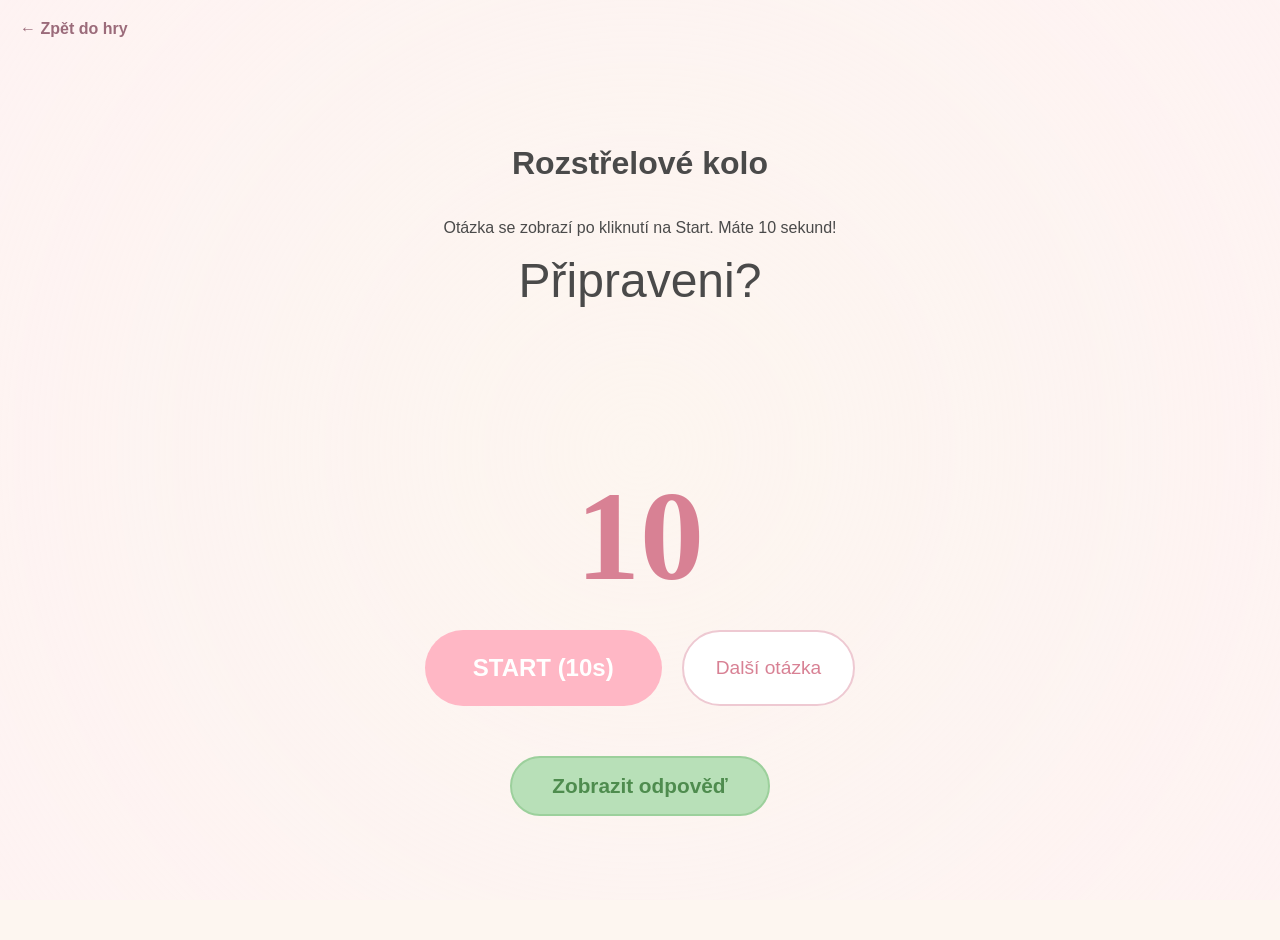
==== final.html @ 7f2a0faa "pokus o zprovoznění github pages" ====
<!DOCTYPE html>
<html lang="cs">
<head>
    <meta charset="UTF-8">
    <meta name="viewport" content="width=device-width, initial-scale=1.0">
    <title>RISKUJ! - Rozstřel</title>
    <link rel="stylesheet" href="style.css">
    <style>
        .final-container {
            display: flex;
            flex-direction: column;
            align-items: center;
            justify-content: center;
            height: 100vh;
            text-align: center;
            padding: 20px;
        }
        #timer {
            font-size: 8rem;
            font-weight: bold;
            color: #d88194;
            margin: 20px 0;
            font-family: 'Georgia', serif;
        }
        #final-q-text {
            font-size: 3rem;
            margin-bottom: 40px;
            max-width: 900px;
            min-height: 150px;
        }
        .final-controls {
            display: flex;
            gap: 20px;
        }
        #btn-start-timer {
            background: var(--accent);
            color: white;
            padding: 1.5rem 3rem;
            font-size: 1.5rem;
            border: none;
            border-radius: 50px;
            cursor: pointer;
            font-weight: bold;
        }
        #btn-next-final {
            background: white;
            border: 2px solid var(--border-color);
            color: #d88194;
            padding: 1rem 2rem;
            font-size: 1.2rem;
            border-radius: 50px;
            cursor: pointer;
        }
        .back-link {
            position: absolute;
            top: 20px;
            left: 20px;
            color: #9b6b7a;
            text-decoration: none;
            font-weight: bold;
        }
        .final-answer-btn {
            margin-top: 20px;
            padding: 1rem 2.5rem;
            font-size: 1.3rem;
            background: #b8e0b8;
            color: #4e8c4e;
            border: 2px solid #9cd09c;
            border-radius: 50px;
            cursor: pointer;
            font-weight: bold;
            transition: all 0.2s;
        }
        .final-answer-btn:hover {
            background: #a5d6a5;
            transform: scale(1.05);
        }
    </style>
</head>
<body>
    <a href="index.html" class="back-link">← Zpět do hry</a>
    <div class="final-container">
        <h1>Rozstřelové kolo</h1>
        <p>Otázka se zobrazí po kliknutí na Start. Máte 10 sekund!</p>
        
        <div id="final-q-text">Připraveni?</div>
        <div id="timer">10</div>

        <div class="final-controls">
            <button id="btn-start-timer">START (10s)</button>
            <button id="btn-next-final">Další otázka</button>
        </div>
        
        <div id="final-answer" style="margin-top: 30px; font-size: 1.5rem; color: #8ab68a; font-weight: bold; visibility: hidden;"></div>
        <button id="btn-show-final-answer" class="final-answer-btn">Zobrazit odpověď</button>
    </div>

    <script>
        const finalQuestions = [
            { q: "Jak se jmenuje tradiční česká polévka z kopru a brambor?", a: "Kulajda" },
            { q: "Která planeta je známá jako 'Červená planeta'?", a: "Mars" },
            { q: "Jaké je křestní jméno nevěsty?", a: "(Dle reality)" },
            { q: "V jakém městě se konala svatba?", a: "(Dle reality)" },
            { q: "Kolik měsíců má rok?", a: "12" },
            { q: "Jak se jmenuje nejvyšší hora České republiky?", a: "Sněžka" }
        ];

        let currentIdx = 0;
        let timeLeft = 10;
        let timerInterval = null;

        const qText = document.getElementById('final-q-text');
        const timerDisplay = document.getElementById('timer');
        const ansDisplay = document.getElementById('final-answer');
        const btnStart = document.getElementById('btn-start-timer');
        const btnNext = document.getElementById('btn-next-final');
        const btnShowAns = document.getElementById('btn-show-final-answer');

        function startTimer() {
            if (timerInterval) clearInterval(timerInterval);
            
            timeLeft = 10;
            timerDisplay.innerText = timeLeft;
            timerDisplay.style.color = "#d88194";
            
            qText.innerText = finalQuestions[currentIdx].q;
            ansDisplay.innerText = "Odpověď: " + finalQuestions[currentIdx].a;
            ansDisplay.style.visibility = "hidden";
            
            timerInterval = setInterval(() => {
                timeLeft--;
                timerDisplay.innerText = timeLeft;
                
                if (timeLeft <= 3) {
                    timerDisplay.style.color = "red";
                }
                
                if (timeLeft <= 0) {
                    clearInterval(timerInterval);
                    timerDisplay.innerText = "STOP!";
                }
            }, 1000);
        }

        btnStart.onclick = startTimer;
        
        btnNext.onclick = () => {
            currentIdx = (currentIdx + 1) % finalQuestions.length;
            qText.innerText = "Připraveni na další?";
            timerDisplay.innerText = "10";
            timerDisplay.style.color = "#d88194";
            ansDisplay.style.visibility = "hidden";
            if (timerInterval) clearInterval(timerInterval);
        };

        btnShowAns.onclick = () => {
            ansDisplay.style.visibility = "visible";
        };
    </script>
</body>
</html>
---- style.css ----
:root {
    --bg-color: #fdf6f0;
    --card-bg: #ffffff;
    --card-hover: #f0f7ff;
    --accent: #ffb7c5;
    --text-color: #4a4a4a;
    --header-bg: #fff0f5;
    --modal-overlay: rgba(255, 255, 255, 0.9);
    --used-card: #f5f5f5;
    --points-color: #7bbcd5;
    --correct-color: #b8e0b8;
    --wrong-color: #f4b0b0;
    --border-color: #eec9d2;
}

body {
    margin: 0;
    font-family: 'Segoe UI', Tahoma, Geneva, Verdana, sans-serif;
    background-color: var(--bg-color);
    color: var(--text-color);
    overflow-x: hidden;
}

body::before {
    content: "";
    position: fixed;
    top: 0;
    left: 0;
    width: 100%;
    height: 100%;
    background: radial-gradient(circle, rgba(255,255,255,0) 0%, rgba(255,240,245,0.5) 100%);
    pointer-events: none;
    z-index: -1;
}

#app {
    display: grid;
    grid-template-areas: 
        "header header"
        "main sidebar";
    grid-template-columns: 1fr 320px;
    grid-template-rows: auto 1fr;
    min-height: 100vh;
}

header {
    grid-area: header;
    background-color: var(--header-bg);
    padding: 1.5rem 2.5rem;
    display: flex;
    align-items: center;
    justify-content: space-between;
    border-bottom: 2px solid var(--border-color);
    box-shadow: 0 2px 10px rgba(0,0,0,0.05);
}

header h1 {
    margin: 0;
    font-size: 2rem;
    color: #d88194;
    font-family: 'Georgia', serif;
}

header p {
    margin: 0 0 0 1.5rem;
    font-size: 1.1rem;
    font-style: italic;
    color: #9b6b7a;
    flex-grow: 1;
}

.header-buttons button, .final-btn-link {
    margin-left: 0.5rem;
    padding: 0.6rem 1.2rem;
    cursor: pointer;
    background: #fff;
    border: 1px solid var(--border-color);
    color: #d88194;
    border-radius: 20px;
    font-weight: bold;
    transition: all 0.2s;
    text-decoration: none;
    display: inline-block;
}

.header-buttons button:hover, .final-btn-link:hover {
    background: var(--accent);
    color: white;
    transform: translateY(-2px);
}

main {
    grid-area: main;
    padding: 2.5rem;
}

.game-board {
    display: grid;
    grid-template-columns: repeat(5, 1fr);
    gap: 1.2rem;
}

.category-name {
    background: #fff;
    padding: 1rem;
    text-align: center;
    font-weight: bold;
    border-radius: 12px;
    border: 2px solid var(--border-color);
    font-size: 1.1rem;
    text-transform: uppercase;
    display: flex;
    align-items: center;
    justify-content: center;
    min-height: 70px;
    color: #d88194;
    box-shadow: 0 4px 6px rgba(0,0,0,0.03);
    cursor: default;
    transition: all 0.3s;
}

.category-name.bonus-ready {
    cursor: pointer;
    background-color: var(--header-bg);
    border-color: var(--accent);
    box-shadow: 0 0 15px rgba(255, 183, 197, 0.5);
    animation: pulse 2s infinite;
}

@keyframes pulse {
    0% { transform: scale(1); }
    50% { transform: scale(1.02); }
    100% { transform: scale(1); }
}

.question-card {
    background: var(--card-bg);
    border: 1px solid var(--border-color);
    border-radius: 12px;
    padding: 2.2rem 1rem;
    text-align: center;
    font-size: 1.8rem;
    font-weight: bold;
    color: var(--points-color);
    cursor: pointer;
    transition: all 0.2s cubic-bezier(0.175, 0.885, 0.32, 1.275);
    box-shadow: 0 4px 10px rgba(0,0,0,0.04);
}

.question-card:hover:not(.used) {
    background: var(--card-hover);
    transform: translateY(-5px);
    box-shadow: 0 10px 20px rgba(0,0,0,0.08);
}

.question-card.used {
    background: var(--used-card);
    color: #d0d0d0;
    cursor: default;
    border-style: solid;
    opacity: 0.6;
    box-shadow: none;
}

#scoreboard {
    grid-area: sidebar;
    background: #fff;
    border-left: 2px solid var(--border-color);
    padding: 2rem 1.5rem;
}

#scoreboard h2 {
    color: #d88194;
    font-family: 'Georgia', serif;
    margin-top: 0;
    border-bottom: 1px solid var(--border-color);
    padding-bottom: 0.5rem;
}

.team-item {
    background: var(--header-bg);
    border: 1px solid var(--border-color);
    padding: 1.2rem;
    border-radius: 15px;
    margin-bottom: 1.2rem;
    box-shadow: 0 2px 5px rgba(0,0,0,0.02);
}

.team-name {
    font-weight: bold;
    display: block;
    margin-bottom: 0.5rem;
    font-size: 1.1rem;
    color: #4a4a4a;
}

.team-score {
    font-size: 1.8rem;
    color: #d88194;
    display: block;
    font-weight: bold;
    margin-bottom: 0.8rem;
}

.team-controls {
    display: flex;
    gap: 0.5rem;
}

.team-controls button {
    flex: 1;
    padding: 0.4rem;
    cursor: pointer;
    background: #fff;
    border: 1px solid var(--border-color);
    color: #d88194;
    border-radius: 8px;
    font-weight: bold;
}

.team-controls button:hover {
    background: var(--accent);
    color: white;
}

/* Modals */
.modal {
    display: none;
    position: fixed;
    top: 0;
    left: 0;
    width: 100%;
    height: 100%;
    background: var(--modal-overlay);
    z-index: 1000;
    align-items: center;
    justify-content: center;
    backdrop-filter: blur(5px);
}

.modal.active {
    display: flex;
}

.modal-content {
    background: white;
    padding: 3.5rem;
    border-radius: 25px;
    max-width: 85%;
    width: 850px;
    border: 3px solid var(--border-color);
    text-align: center;
    box-shadow: 0 20px 60px rgba(0,0,0,0.1);
}

#q-header {
    display: flex;
    justify-content: space-between;
    margin-bottom: 2.5rem;
    font-size: 1.3rem;
    color: #9b6b7a;
    font-weight: bold;
    text-transform: uppercase;
}

#q-body {
    font-size: 2.8rem;
    margin-bottom: 2.5rem;
    line-height: 1.3;
    color: #4a4a4a;
    font-family: 'Georgia', serif;
}

#q-answer {
    font-size: 2.2rem;
    color: #8ab68a;
    margin: 2rem 0;
    font-weight: bold;
}

.hidden {
    display: none;
}

#q-team-buttons {
    display: flex;
    flex-wrap: wrap;
    gap: 1.2rem;
    justify-content: center;
    margin: 2rem 0;
}

.q-team-btn {
    padding: 0.8rem 1.5rem;
    font-size: 1rem;
    cursor: pointer;
    background: #fff;
    border: 2px solid var(--border-color);
    color: #4a4a4a;
    border-radius: 12px;
    font-weight: bold;
    transition: all 0.2s;
}

.q-team-btn:hover {
    transform: scale(1.05);
}

.q-team-btn.correct { border-color: #9cd09c; background: #f0fff0; color: #4e8c4e; }
.q-team-btn.wrong { border-color: #f0a0a0; background: #fff5f5; color: #b85c5c; }

#btn-show-answer {
    padding: 1.2rem 4rem;
    font-size: 1.4rem;
    background: var(--accent);
    color: #fff;
    border: none;
    border-radius: 30px;
    cursor: pointer;
    font-weight: bold;
    box-shadow: 0 4px 15px rgba(255, 183, 197, 0.4);
}

#btn-nobody {
    background: transparent;
    border: none;
    color: #9b6b7a;
    text-decoration: underline;
    cursor: pointer;
    margin-top: 1rem;
}

/* Settings */
.settings-section {
    margin-bottom: 2.5rem;
    text-align: left;
}

.setting-team-row {
    display: flex;
    gap: 1rem;
    margin-bottom: 0.8rem;
    align-items: center;
}

.setting-team-row input {
    background: #fff;
    border: 1px solid var(--border-color);
    color: #4a4a4a;
    padding: 0.7rem 1rem;
    border-radius: 10px;
    flex-grow: 1;
    font-size: 1rem;
}

#btn-add-team, #btn-close-settings, #btn-reset-game, #btn-restart {
    padding: 0.8rem 1.8rem;
    cursor: pointer;
    border-radius: 25px;
    font-weight: bold;
    border: 1px solid var(--border-color);
    transition: all 0.2s;
}

#btn-add-team { background: var(--header-bg); color: #d88194; }
#btn-close-settings { background: #fff; color: #d88194; margin-top: 1.5rem; }
#btn-reset-game { background: #f4b0b0; color: white; border: none; }
#btn-restart { background: var(--accent); color: #fff; border: none; font-size: 1.4rem; margin-top: 2rem; padding: 1.2rem 3rem;}

.endgame-team {
    display: flex;
    justify-content: space-between;
    padding: 1.2rem;
    font-size: 1.8rem;
    border-bottom: 1px solid var(--border-color);
}

.winner {
    background: var(--header-bg);
    color: #d88194;
    border: 2px solid var(--accent);
    border-radius: 15px;
    font-weight: bold;
}

.final-link {
    display: block;
    margin-top: 1rem;
    color: #9b6b7a;
    text-decoration: none;
    font-weight: bold;
}
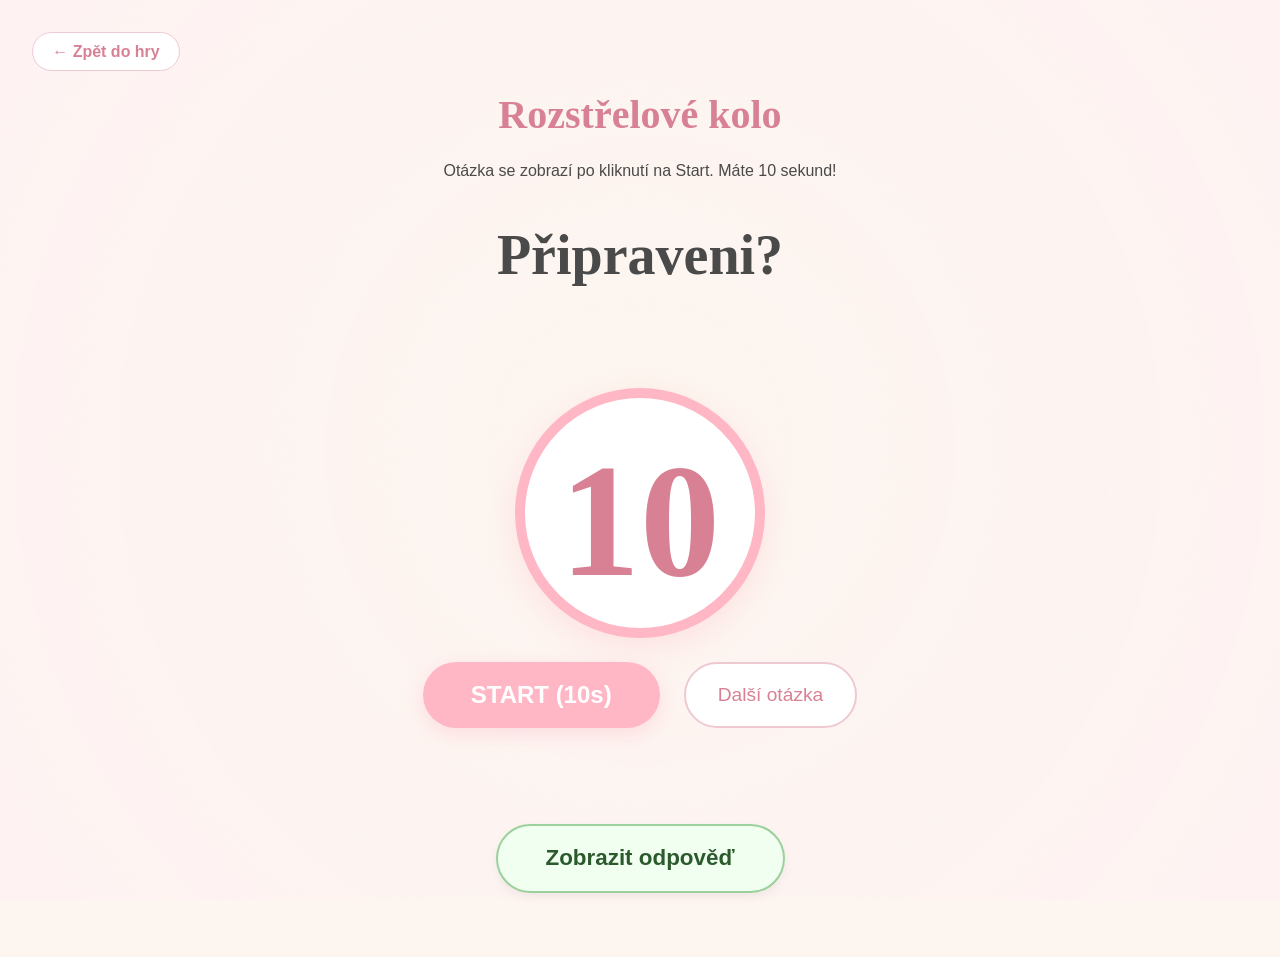
==== commit d5c93082: "overflow debug, help page, teams func, UI update" ====
--- a/final.html
+++ b/final.html
@@ -10,38 +10,108 @@
             display: flex;
             flex-direction: column;
             align-items: center;
+            justify-content: flex-start; /* Změna z center na flex-start pro lepší scrollování při zoomu */
+            min-height: 100vh;
+            text-align: center;
+            padding: 4rem 2.5rem;
+            box-sizing: border-box;
+        }
+        
+        h1 {
+            color: #d88194;
+            font-family: 'Georgia', serif;
+            font-size: clamp(1.8rem, 5vw, 2.5rem);
+            margin-bottom: 0.5rem;
+        }
+
+        .instructions {
+            color: #9b6b7a;
+            font-style: italic;
+            margin-bottom: 2rem;
+            font-size: 1.1rem;
+        }
+
+        #timer {
+            font-size: clamp(5rem, 15vw, 10rem);
+            font-weight: bold;
+            color: #d88194;
+            margin: 1.5rem 0;
+            font-family: 'Georgia', serif;
+            width: clamp(150px, 30vh, 250px); /* Responzivnější velikost vůči výšce */
+            height: clamp(150px, 30vh, 250px);
+            display: flex;
+            align-items: center;
             justify-content: center;
-            height: 100vh;
-            text-align: center;
-            padding: 20px;
-        }
-        #timer {
-            font-size: 8rem;
-            font-weight: bold;
-            color: #d88194;
-            margin: 20px 0;
+            border: 10px solid var(--accent);
+            border-radius: 50%;
+            background: #fff;
+            box-shadow: 0 10px 30px rgba(255, 183, 197, 0.3);
+            transition: all 0.3s;
+            flex-shrink: 0;
+            line-height: 1;
+            padding-top: 0.1em; /* Optické vycentrování čísla */
+        }
+        
+        #timer.low-time {
+            color: #ff0000;
+            border-color: #ff0000;
+            animation: pulse-red 0.8s infinite;
+        }
+
+        #timer.timer-stop {
+            border: none;
+            background: transparent;
+            box-shadow: none;
+            width: auto;
+            height: auto;
+            color: #ff0000;
+        }
+
+        @keyframes pulse-red {
+            0% { transform: scale(1); box-shadow: 0 0 0px rgba(255, 0, 0, 0); }
+            50% { transform: scale(1.05); box-shadow: 0 0 30px rgba(255, 0, 0, 0.4); }
+            100% { transform: scale(1); box-shadow: 0 0 0px rgba(255, 0, 0, 0); }
+        }
+
+        #final-q-text {
+            font-size: clamp(1.5rem, 5vw, 3.5rem);
+            margin-bottom: 3rem;
+            max-width: 1000px;
+            min-height: 120px;
+            display: flex;
+            align-items: center;
+            justify-content: center;
             font-family: 'Georgia', serif;
-        }
-        #final-q-text {
-            font-size: 3rem;
-            margin-bottom: 40px;
-            max-width: 900px;
-            min-height: 150px;
-        }
+            font-weight: bold;
+            line-height: 1.2;
+            color: var(--text-color);
+        }
+
         .final-controls {
             display: flex;
-            gap: 20px;
-        }
+            gap: 1.5rem;
+            flex-wrap: wrap;
+            justify-content: center;
+        }
+
         #btn-start-timer {
             background: var(--accent);
             color: white;
-            padding: 1.5rem 3rem;
+            padding: 1.2rem 3rem;
             font-size: 1.5rem;
             border: none;
             border-radius: 50px;
             cursor: pointer;
             font-weight: bold;
-        }
+            box-shadow: 0 6px 20px rgba(255, 183, 197, 0.4);
+            transition: all 0.2s;
+        }
+
+        #btn-start-timer:hover {
+            transform: translateY(-3px);
+            box-shadow: 0 8px 25px rgba(255, 183, 197, 0.5);
+        }
+
         #btn-next-final {
             background: white;
             border: 2px solid var(--border-color);
@@ -50,30 +120,73 @@
             font-size: 1.2rem;
             border-radius: 50px;
             cursor: pointer;
-        }
+            transition: all 0.2s;
+        }
+        
+        #btn-next-final:hover {
+            background: var(--header-bg);
+        }
+
         .back-link {
             position: absolute;
-            top: 20px;
-            left: 20px;
-            color: #9b6b7a;
+            top: 2rem;
+            left: 2rem;
+            color: #d88194;
             text-decoration: none;
             font-weight: bold;
-        }
+            padding: 0.6rem 1.2rem;
+            background: white;
+            border: 1px solid var(--border-color);
+            border-radius: 20px;
+            transition: all 0.2s;
+            z-index: 10;
+        }
+        
+        .back-link:hover {
+            background: var(--accent);
+            color: white;
+        }
+
         .final-answer-btn {
-            margin-top: 20px;
-            padding: 1rem 2.5rem;
-            font-size: 1.3rem;
-            background: #b8e0b8;
-            color: #4e8c4e;
+            margin-top: 2rem;
+            padding: 1.2rem 3rem;
+            font-size: 1.4rem;
+            background: #f0fff0;
+            color: #2d5a2d;
             border: 2px solid #9cd09c;
             border-radius: 50px;
             cursor: pointer;
             font-weight: bold;
             transition: all 0.2s;
-        }
+            box-shadow: 0 4px 10px rgba(0,0,0,0.05);
+        }
+        
         .final-answer-btn:hover {
-            background: #a5d6a5;
+            background: #e0f5e0;
             transform: scale(1.05);
+        }
+
+        #final-answer {
+            margin-top: 2rem;
+            font-size: clamp(1.2rem, 4vw, 2.8rem);
+            color: #6a9e6a;
+            font-weight: bold;
+            font-style: italic;
+            padding: 1rem;
+            border-top: 2px dashed var(--border-color);
+            width: 100%;
+            max-width: 800px;
+        }
+
+        @media (max-width: 600px) {
+            #timer {
+                width: 180px;
+                height: 180px;
+                font-size: 5rem;
+            }
+            .final-controls {
+                flex-direction: column;
+            }
         }
     </style>
 </head>
@@ -91,19 +204,12 @@
             <button id="btn-next-final">Další otázka</button>
         </div>
         
-        <div id="final-answer" style="margin-top: 30px; font-size: 1.5rem; color: #8ab68a; font-weight: bold; visibility: hidden;"></div>
+        <div id="final-answer" style="margin-top: 30px; font-size: 2.2rem; color: #8ab68a; font-weight: bold; visibility: hidden;"></div>
         <button id="btn-show-final-answer" class="final-answer-btn">Zobrazit odpověď</button>
     </div>
 
     <script>
-        const finalQuestions = [
-            { q: "Jak se jmenuje tradiční česká polévka z kopru a brambor?", a: "Kulajda" },
-            { q: "Která planeta je známá jako 'Červená planeta'?", a: "Mars" },
-            { q: "Jaké je křestní jméno nevěsty?", a: "(Dle reality)" },
-            { q: "V jakém městě se konala svatba?", a: "(Dle reality)" },
-            { q: "Kolik měsíců má rok?", a: "12" },
-            { q: "Jak se jmenuje nejvyšší hora České republiky?", a: "Sněžka" }
-        ];
+        let finalQuestions = [];
 
         let currentIdx = 0;
         let timeLeft = 10;
@@ -116,12 +222,24 @@
         const btnNext = document.getElementById('btn-next-final');
         const btnShowAns = document.getElementById('btn-show-final-answer');
 
+        async function loadFinalData() {
+            try {
+                const response = await fetch('game_data.json');
+                const data = await response.json();
+                finalQuestions = data.final;
+            } catch (error) {
+                console.error('Chyba při načítání dat:', error);
+                qText.innerText = "Chyba při načítání dat.";
+            }
+        }
+
         function startTimer() {
+            if (finalQuestions.length === 0) return;
             if (timerInterval) clearInterval(timerInterval);
             
             timeLeft = 10;
             timerDisplay.innerText = timeLeft;
-            timerDisplay.style.color = "#d88194";
+            timerDisplay.classList.remove('low-time', 'timer-stop');
             
             qText.innerText = finalQuestions[currentIdx].q;
             ansDisplay.innerText = "Odpověď: " + finalQuestions[currentIdx].a;
@@ -132,23 +250,27 @@
                 timerDisplay.innerText = timeLeft;
                 
                 if (timeLeft <= 3) {
-                    timerDisplay.style.color = "red";
+                    timerDisplay.classList.add('low-time');
                 }
                 
                 if (timeLeft <= 0) {
                     clearInterval(timerInterval);
                     timerDisplay.innerText = "STOP!";
+                    timerDisplay.classList.add('timer-stop');
                 }
             }, 1000);
         }
 
+        loadFinalData();
+
         btnStart.onclick = startTimer;
         
         btnNext.onclick = () => {
+            if (finalQuestions.length === 0) return;
             currentIdx = (currentIdx + 1) % finalQuestions.length;
             qText.innerText = "Připraveni na další?";
             timerDisplay.innerText = "10";
-            timerDisplay.style.color = "#d88194";
+            timerDisplay.classList.remove('low-time', 'timer-stop');
             ansDisplay.style.visibility = "hidden";
             if (timerInterval) clearInterval(timerInterval);
         };
--- a/style.css
+++ b/style.css
@@ -13,6 +13,10 @@
     --border-color: #eec9d2;
 }
 
+*, *::before, *::after {
+    box-sizing: border-box;
+}
+
 body {
     margin: 0;
     font-family: 'Segoe UI', Tahoma, Geneva, Verdana, sans-serif;
@@ -38,9 +42,10 @@
     grid-template-areas: 
         "header header"
         "main sidebar";
-    grid-template-columns: 1fr 320px;
+    grid-template-columns: 1fr minmax(240px, 20%);
     grid-template-rows: auto 1fr;
     min-height: 100vh;
+    width: 100%;
 }
 
 header {
@@ -179,11 +184,29 @@
 
 .team-item {
     background: var(--header-bg);
-    border: 1px solid var(--border-color);
+    border: 2px solid transparent;
     padding: 1.2rem;
     border-radius: 15px;
     margin-bottom: 1.2rem;
     box-shadow: 0 2px 5px rgba(0,0,0,0.02);
+    transition: all 0.3s;
+    cursor: pointer;
+}
+
+.team-item.active-team {
+    border-color: var(--accent);
+    background: #fff;
+    transform: scale(1.05);
+    box-shadow: 0 5px 15px rgba(255, 183, 197, 0.3);
+}
+
+.team-item.active-team::after {
+    content: "★";
+    position: absolute;
+    top: 10px;
+    right: 10px;
+    color: var(--accent);
+    font-size: 1.2rem;
 }
 
 .team-name {
@@ -200,6 +223,11 @@
     display: block;
     font-weight: bold;
     margin-bottom: 0.8rem;
+    cursor: pointer;
+}
+
+.team-score:hover {
+    text-decoration: underline;
 }
 
 .team-controls {
@@ -233,49 +261,137 @@
     height: 100%;
     background: var(--modal-overlay);
     z-index: 1000;
+    overflow-y: auto;
+    padding: 2rem 0;
+    box-sizing: border-box;
+    backdrop-filter: blur(5px);
+}
+
+.modal.active {
+    display: flex;
+    justify-content: center;
+    align-items: flex-start;
+}
+
+.modal-content {
+    background: white;
+    padding: clamp(1rem, 5vw, 3rem);
+    border-radius: 20px;
+    max-width: 95%;
+    width: 950px;
+    margin: 2rem auto;
+    border: 1px solid var(--border-color);
+    text-align: center;
+    box-shadow: 0 25px 50px -12px rgba(0, 0, 0, 0.25);
+    position: relative;
+    animation: modalSlideUp 0.4s ease-out;
+}
+
+@keyframes modalSlideUp {
+    from { transform: translateY(30px); opacity: 0; }
+    to { transform: translateY(0); opacity: 1; }
+}
+
+#q-header {
+    display: grid;
+    grid-template-columns: 1fr auto 1fr;
+    align-items: center;
+    margin-bottom: 3rem;
+    font-size: 1.2rem;
+    color: #9b6b7a;
+    font-weight: bold;
+    text-transform: uppercase;
+    letter-spacing: 1px;
+}
+
+#q-category {
+    text-align: left;
+}
+
+#q-points {
+    text-align: right;
+    color: var(--points-color);
+}
+
+.q-timer {
+    font-size: 3.5rem;
+    color: #d88194;
+    font-family: 'Georgia', serif;
+    width: 100px;
+    height: 100px;
+    display: flex;
     align-items: center;
     justify-content: center;
-    backdrop-filter: blur(5px);
-}
-
-.modal.active {
-    display: flex;
-}
-
-.modal-content {
-    background: white;
-    padding: 3.5rem;
-    border-radius: 25px;
-    max-width: 85%;
-    width: 850px;
-    border: 3px solid var(--border-color);
-    text-align: center;
-    box-shadow: 0 20px 60px rgba(0,0,0,0.1);
-}
-
-#q-header {
-    display: flex;
-    justify-content: space-between;
-    margin-bottom: 2.5rem;
-    font-size: 1.3rem;
-    color: #9b6b7a;
-    font-weight: bold;
-    text-transform: uppercase;
+    border: 5px solid var(--accent);
+    border-radius: 50%;
+    transition: all 0.3s;
+    background: #fff;
+    box-shadow: 0 5px 15px rgba(255, 183, 197, 0.3);
+    margin: 0 auto;
+    line-height: 1;
+    padding-top: 0.1em; /* Optické vycentrování čísla */
+}
+
+.q-timer.low-time {
+    color: #ff0000;
+    border-color: #ff0000;
+    animation: pulse-red 0.8s infinite;
+}
+
+@keyframes pulse-red {
+    0% { transform: scale(1); box-shadow: 0 0 0px rgba(255, 0, 0, 0); }
+    50% { transform: scale(1.05); box-shadow: 0 0 20px rgba(255, 0, 0, 0.3); }
+    100% { transform: scale(1); box-shadow: 0 0 0px rgba(255, 0, 0, 0); }
+}
+
+.q-timer-hidden {
+    visibility: hidden;
 }
 
 #q-body {
-    font-size: 2.8rem;
-    margin-bottom: 2.5rem;
+    padding: 2rem 0;
+    min-height: 200px;
+    display: flex;
+    align-items: center;
+    justify-content: center;
+    width: 100%;
+}
+
+#q-text {
+    font-size: clamp(1.5rem, 4vw, 3.5rem);
+    margin: 0;
     line-height: 1.3;
-    color: #4a4a4a;
+    color: #333;
     font-family: 'Georgia', serif;
+    font-weight: bold;
+    width: 100%;
+    overflow-wrap: break-word;
+    word-wrap: break-word;
+    hyphens: auto;
+}
+
+#q-answer-container {
+    margin-top: 2rem;
+    padding-top: 2rem;
+    border-top: 2px dashed var(--border-color);
+    animation: fadeIn 0.5s ease;
+}
+
+@keyframes fadeIn {
+    from { opacity: 0; }
+    to { opacity: 1; }
 }
 
 #q-answer {
-    font-size: 2.2rem;
-    color: #8ab68a;
-    margin: 2rem 0;
-    font-weight: bold;
+    font-size: clamp(1.2rem, 3vw, 2.8rem);
+    color: #6a9e6a;
+    margin-bottom: 2rem;
+    font-weight: bold;
+    font-style: italic;
+    width: 100%;
+    overflow-wrap: break-word;
+    word-wrap: break-word;
+    hyphens: auto;
 }
 
 .hidden {
@@ -291,43 +407,100 @@
 }
 
 .q-team-btn {
-    padding: 0.8rem 1.5rem;
-    font-size: 1rem;
+    padding: 1rem 1.8rem;
+    font-size: 1.1rem;
     cursor: pointer;
     background: #fff;
     border: 2px solid var(--border-color);
     color: #4a4a4a;
-    border-radius: 12px;
+    border-radius: 15px;
     font-weight: bold;
     transition: all 0.2s;
+    min-width: 150px;
+    box-shadow: 0 2px 5px rgba(0,0,0,0.05);
 }
 
 .q-team-btn:hover {
-    transform: scale(1.05);
-}
-
-.q-team-btn.correct { border-color: #9cd09c; background: #f0fff0; color: #4e8c4e; }
-.q-team-btn.wrong { border-color: #f0a0a0; background: #fff5f5; color: #b85c5c; }
+    transform: translateY(-2px);
+    box-shadow: 0 5px 15px rgba(0,0,0,0.1);
+}
+
+.q-team-btn.correct { 
+    border-color: #9cd09c; 
+    background: #f0fff0; 
+    color: #2d5a2d; 
+}
+
+.q-team-btn.wrong { 
+    border-color: #f0a0a0; 
+    background: #fff5f5; 
+    color: #a04040; 
+}
 
 #btn-show-answer {
-    padding: 1.2rem 4rem;
-    font-size: 1.4rem;
+    padding: 1.5rem 5rem;
+    font-size: 1.6rem;
     background: var(--accent);
     color: #fff;
     border: none;
-    border-radius: 30px;
-    cursor: pointer;
-    font-weight: bold;
-    box-shadow: 0 4px 15px rgba(255, 183, 197, 0.4);
+    border-radius: 50px;
+    cursor: pointer;
+    font-weight: bold;
+    box-shadow: 0 6px 20px rgba(255, 183, 197, 0.5);
+    transition: all 0.3s;
+}
+
+#btn-show-answer:hover {
+    transform: scale(1.05);
+    background: #ffc2cd;
+    box-shadow: 0 8px 25px rgba(255, 183, 197, 0.6);
+}
+
+.active-team-btns {
+    display: flex;
+    gap: 2rem;
+    justify-content: center;
+    margin-bottom: 1rem;
+}
+
+.active-team-btns .q-team-btn {
+    font-size: 1.4rem;
+    padding: 1.5rem 3rem;
+    min-width: 200px;
+}
+
+#active-team-name-display {
+    color: var(--accent);
+    font-size: 1.6rem;
+}
+
+#q-actions p {
+    font-size: 1.4rem;
+    color: #9b6b7a;
+    font-weight: bold;
+    margin-bottom: 1.5rem;
+}
+
+.active-team-btn-border {
+    border: 2px solid var(--accent) !important;
+    box-shadow: 0 0 10px rgba(255, 183, 197, 0.4);
 }
 
 #btn-nobody {
     background: transparent;
-    border: none;
+    border: 2px solid #eec9d2;
     color: #9b6b7a;
-    text-decoration: underline;
-    cursor: pointer;
-    margin-top: 1rem;
+    padding: 0.8rem 2rem;
+    border-radius: 20px;
+    cursor: pointer;
+    margin-top: 2rem;
+    font-weight: bold;
+    transition: all 0.2s;
+}
+
+#btn-nobody:hover {
+    background: #fff0f5;
+    color: #d88194;
 }
 
 /* Settings */
@@ -353,7 +526,43 @@
     font-size: 1rem;
 }
 
-#btn-add-team, #btn-close-settings, #btn-reset-game, #btn-restart {
+/* Golden Brick Effect */
+.modal.gold-brick-active .modal-content {
+    background: linear-gradient(135deg, #fff9e6 0%, #ffffff 50%, #fff9e6 100%);
+    border-color: #ffd700;
+    box-shadow: 0 0 50px rgba(255, 215, 0, 0.6);
+    animation: gold-glow 3s infinite alternate, shake 0.5s ease-in-out;
+}
+
+@keyframes shake {
+    0% { transform: translate(1px, 1px) rotate(0deg); }
+    10% { transform: translate(-1px, -2px) rotate(-1deg); }
+    20% { transform: translate(-3px, 0px) rotate(1deg); }
+    30% { transform: translate(3px, 2px) rotate(0deg); }
+    40% { transform: translate(1px, -1px) rotate(1deg); }
+    50% { transform: translate(-1px, 2px) rotate(-1deg); }
+    60% { transform: translate(-3px, 1px) rotate(0deg); }
+    70% { transform: translate(3px, 1px) rotate(-1deg); }
+    80% { transform: translate(-1px, -1px) rotate(1deg); }
+    90% { transform: translate(1px, 2px) rotate(0deg); }
+    100% { transform: translate(1px, -2px) rotate(-1deg); }
+}
+
+@keyframes gold-glow {
+    from { box-shadow: 0 0 30px rgba(255, 215, 0, 0.4); }
+    to { box-shadow: 0 0 60px rgba(255, 215, 0, 0.8); }
+}
+
+.modal.gold-brick-active #q-body {
+    color: #b8860b;
+    text-shadow: 1px 1px 2px rgba(0,0,0,0.1);
+    transform: translateY(-30px);
+}
+
+#btn-reset-teams { background: #fff; color: #9b6b7a; border: 1px solid var(--border-color); margin-right: 0.5rem; }
+#btn-reset-teams:hover { background: #fdf6f0; }
+
+#btn-add-team, #btn-close-settings, #btn-reset-game, #btn-restart, #btn-reset-teams {
     padding: 0.8rem 1.8rem;
     cursor: pointer;
     border-radius: 25px;
@@ -390,3 +599,117 @@
     text-decoration: none;
     font-weight: bold;
 }
+
+/* Confetti effect */
+.confetti-container {
+    position: fixed;
+    top: 0;
+    left: 0;
+    width: 100%;
+    height: 100%;
+    pointer-events: none;
+    z-index: 9999;
+}
+
+.confetti {
+    position: absolute;
+    width: 10px;
+    height: 10px;
+    background: var(--accent);
+    animation: confetti-fall 3s ease-in-out infinite;
+}
+
+@keyframes confetti-fall {
+    0% { transform: translateY(-100vh) rotate(0deg); opacity: 1; }
+    100% { transform: translateY(100vh) rotate(720deg); opacity: 0; }
+}
+.help-content {
+    text-align: left;
+    max-height: 85vh;
+    overflow-y: auto;
+}
+
+.help-section {
+    margin-bottom: 2rem;
+}
+
+.help-section h3 {
+    color: #d88194;
+    border-bottom: 1px solid var(--border-color);
+    padding-bottom: 0.5rem;
+}
+
+.help-section ul {
+    padding-left: 1.5rem;
+}
+
+.help-section li {
+    margin-bottom: 0.5rem;
+    line-height: 1.4;
+}
+
+#btn-close-help {
+    display: block;
+    margin: 2rem auto 0;
+    padding: 0.8rem 2rem;
+    background: var(--accent);
+    color: white;
+    border: none;
+    border-radius: 25px;
+    cursor: pointer;
+    font-weight: bold;
+}
+
+/* Responsivity for Projectors and different screens */
+@media (max-width: 1200px) {
+    .game-board {
+        gap: 0.8rem;
+    }
+    .question-card {
+        padding: 1.5rem 0.5rem;
+        font-size: 1.4rem;
+    }
+}
+
+@media (max-height: 800px) {
+    header {
+        padding: 0.8rem 1.5rem;
+    }
+    header h1 {
+        font-size: 1.5rem;
+    }
+    main {
+        padding: 1rem;
+    }
+    .category-name {
+        min-height: 50px;
+        padding: 0.5rem;
+        font-size: 0.9rem;
+    }
+    .question-card {
+        padding: 1rem 0.5rem;
+    }
+}
+
+@media (max-width: 1100px) {
+    #app {
+        grid-template-areas: 
+            "header"
+            "main"
+            "sidebar";
+        grid-template-columns: 1fr;
+    }
+    #scoreboard {
+        border-left: none;
+        border-top: 2px solid var(--border-color);
+    }
+    #teams-list {
+        display: flex;
+        flex-wrap: wrap;
+        gap: 1rem;
+    }
+    .team-item {
+        flex: 1;
+        min-width: 200px;
+    }
+}
